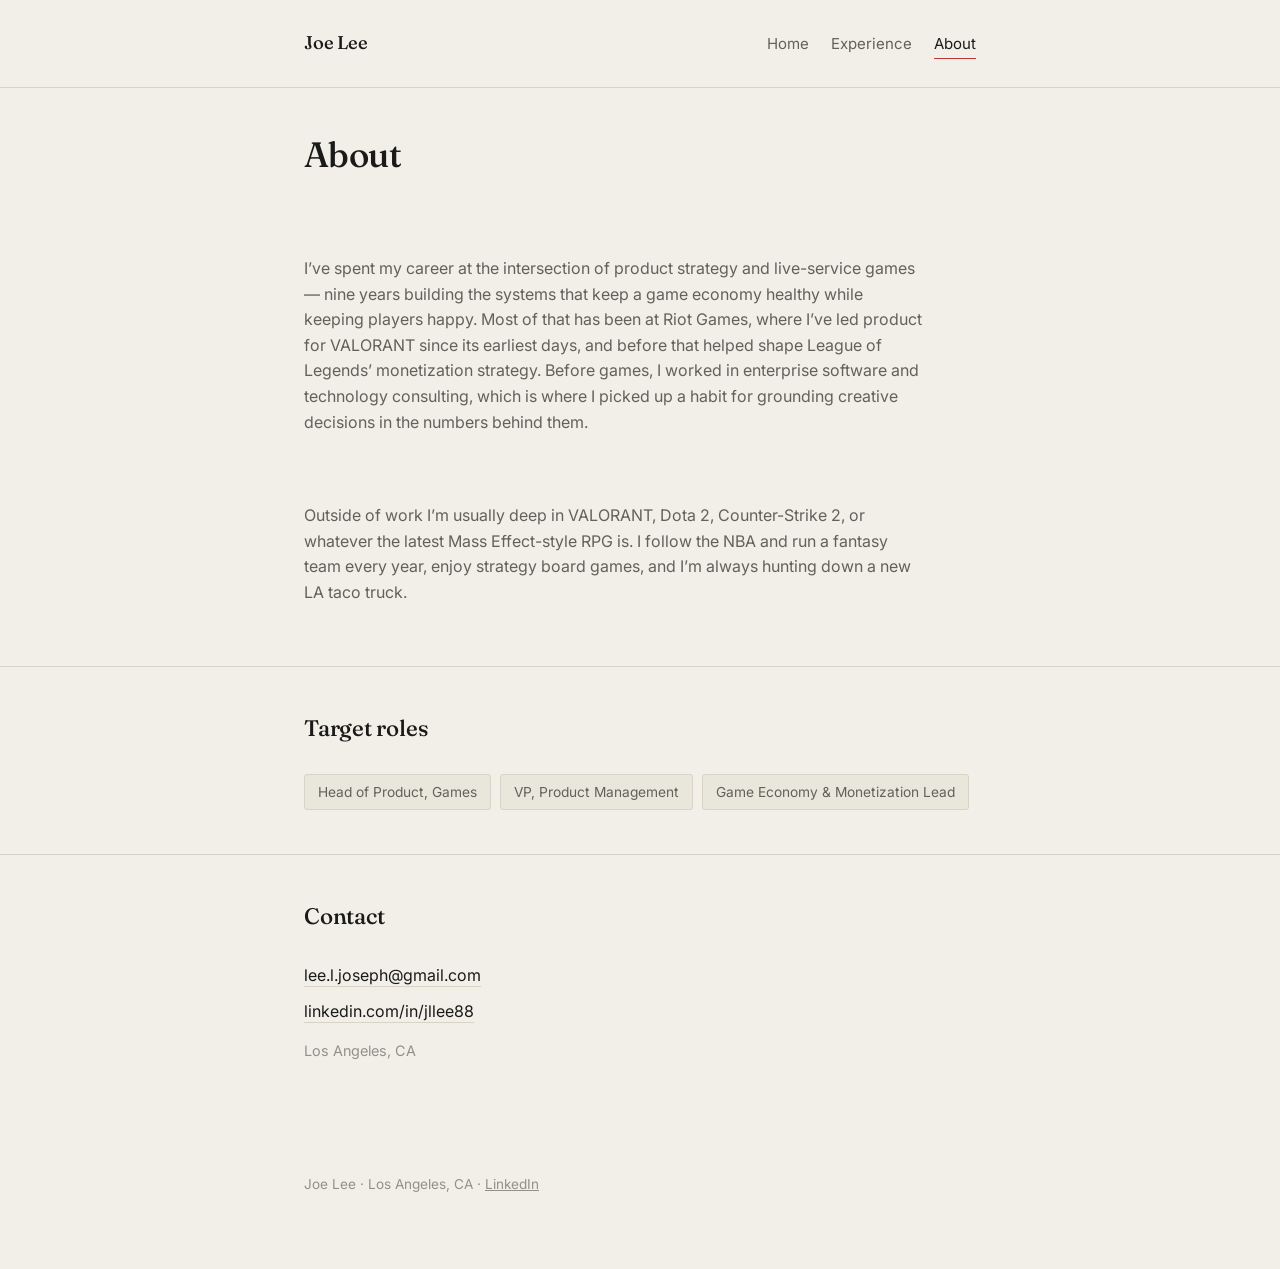
==== about.html @ b684b7fb "Add personal portfolio site Static HTML/CSS resume site: landing, about, and experience pages.  Co-A" ====
<!DOCTYPE html>
<html lang="en">
<head>
<meta charset="UTF-8">
<meta name="viewport" content="width=device-width, initial-scale=1.0">
<title>About — Joe Lee</title>
<meta name="description" content="About Joe Lee — product leader in games, based in Los Angeles.">
<link rel="stylesheet" href="style.css">
</head>
<body>

<header class="site">
  <div class="wrap">
    <a class="wordmark" href="index.html">Joe Lee</a>
    <nav class="primary">
      <a href="index.html">Home</a>
      <a href="experience.html">Experience</a>
      <a href="about.html" aria-current="page">About</a>
    </nav>
  </div>
</header>

<main>
  <section class="hero" style="padding:48px 0 8px;">
    <div class="wrap">
      <h1 style="font-size:clamp(1.7rem,4vw,2.2rem);">About</h1>
    </div>
  </section>

  <section class="block" style="border-top:none;">
    <div class="wrap about-grid">
      <p>
        I&rsquo;ve spent my career at the intersection of product strategy and live-service games &mdash; nine years building the systems that keep a game economy healthy while keeping players happy. Most of that has been at Riot Games, where I&rsquo;ve led product for VALORANT since its earliest days, and before that helped shape League of Legends&rsquo; monetization strategy. Before games, I worked in enterprise software and technology consulting, which is where I picked up a habit for grounding creative decisions in the numbers behind them.
      </p>
      <p>
        Outside of work I&rsquo;m usually deep in VALORANT, Dota 2, Counter-Strike 2, or whatever the latest Mass Effect-style RPG is. I follow the NBA and run a fantasy team every year, enjoy strategy board games, and I&rsquo;m always hunting down a new LA taco truck.
      </p>
    </div>
  </section>

  <section class="block">
    <div class="wrap">
      <h2>Target roles</h2>
      <div class="tags">
        <span class="tag">Head of Product, Games</span>
        <span class="tag">VP, Product Management</span>
        <span class="tag">Game Economy &amp; Monetization Lead</span>
      </div>
    </div>
  </section>

  <section class="block">
    <div class="wrap">
      <h2>Contact</h2>
      <ul class="contact-list">
        <li><a href="mailto:lee.l.joseph@gmail.com">lee.l.joseph@gmail.com</a></li>
        <li><a href="https://www.linkedin.com/in/jllee88/">linkedin.com/in/jllee88</a></li>
      </ul>
      <p class="pill-note" style="margin-top:14px;">Los Angeles, CA</p>
    </div>
  </section>
</main>

<footer class="site">
  <div class="wrap">
    <p>Joe Lee &middot; Los Angeles, CA &middot; <a href="https://www.linkedin.com/in/jllee88/">LinkedIn</a></p>
  </div>
</footer>

</body>
</html>
---- style.css ----
/* ---------------------------------------------------------
   Joe Lee — resume site
   Palette: warm paper, near-black ink, one signal-red accent
--------------------------------------------------------- */

@import url('https://fonts.googleapis.com/css2?family=Fraunces:opsz,wght@9..144,400;9..144,500;9..144,600&family=Inter:wght@400;500;600&display=swap');

:root{
  --paper: #F1EFE8;
  --paper-raised: #E9E6DC;
  --ink: #1A1A18;
  --ink-soft: #63615A;
  --ink-faint: #93908A;
  --line: #D7D3C6;
  --accent: #B8362F;
  --accent-tint: #EADAD5;
  --max: 720px;
}

*{ box-sizing: border-box; }

html{ scroll-behavior: smooth; }

body{
  margin: 0;
  background: var(--paper);
  color: var(--ink);
  font-family: 'Inter', -apple-system, BlinkMacSystemFont, 'Segoe UI', sans-serif;
  font-size: 16px;
  line-height: 1.6;
  -webkit-font-smoothing: antialiased;
}

@media (prefers-reduced-motion: reduce){
  html{ scroll-behavior: auto; }
  *{ animation: none !important; transition: none !important; }
}

a{ color: inherit; }
a:focus-visible, button:focus-visible{
  outline: 2px solid var(--accent);
  outline-offset: 3px;
}

.wrap{
  max-width: var(--max);
  margin: 0 auto;
  padding: 0 24px;
}

/* ---------- header / nav ---------- */

header.site{
  border-bottom: 1px solid var(--line);
  padding: 28px 0;
}

header.site .wrap{
  display: flex;
  justify-content: space-between;
  align-items: baseline;
  flex-wrap: wrap;
  gap: 10px 28px;
}

.wordmark{
  font-family: 'Fraunces', Georgia, serif;
  font-weight: 500;
  font-size: 1.15rem;
  text-decoration: none;
  letter-spacing: -0.01em;
}

nav.primary{
  display: flex;
  gap: 22px;
}

nav.primary a{
  text-decoration: none;
  font-size: 0.94rem;
  color: var(--ink-soft);
  padding-bottom: 2px;
  border-bottom: 1px solid transparent;
  transition: color 0.15s ease, border-color 0.15s ease;
}

nav.primary a:hover{
  color: var(--ink);
}

nav.primary a[aria-current="page"]{
  color: var(--ink);
  border-bottom-color: var(--accent);
}

/* ---------- hero ---------- */

.hero{
  padding: 64px 0 40px;
}

.hero h1{
  font-family: 'Fraunces', Georgia, serif;
  font-weight: 500;
  font-size: clamp(2.1rem, 5vw, 3rem);
  line-height: 1.08;
  margin: 0 0 14px;
  letter-spacing: -0.015em;
}

.hero .role-line{
  font-size: 1.1rem;
  color: var(--ink-soft);
  margin: 0 0 22px;
}

.hero .role-line strong{
  color: var(--ink);
  font-weight: 500;
}

.hero p.lede{
  max-width: 58ch;
  font-size: 1.02rem;
  color: var(--ink-soft);
}

.hero .actions{
  display: flex;
  gap: 14px;
  margin-top: 28px;
  flex-wrap: wrap;
}

.btn{
  display: inline-block;
  padding: 10px 18px;
  text-decoration: none;
  font-size: 0.92rem;
  border-radius: 3px;
  border: 1px solid var(--ink);
  color: var(--ink);
  transition: background 0.15s ease, color 0.15s ease;
}

.btn:hover{ background: var(--ink); color: var(--paper); }

.btn.primary{
  background: var(--ink);
  color: var(--paper);
}

.btn.primary:hover{
  background: var(--accent);
  border-color: var(--accent);
}

/* ---------- section shell ---------- */

section.block{
  padding: 44px 0;
  border-top: 1px solid var(--line);
}

section.block > .wrap > h2{
  font-family: 'Fraunces', Georgia, serif;
  font-weight: 500;
  font-size: 1.4rem;
  margin: 0 0 28px;
  letter-spacing: -0.01em;
}

/* ---------- experience timeline ---------- */

.employer{
  margin-bottom: 40px;
}

.employer:last-child{ margin-bottom: 0; }

.employer-head{
  display: flex;
  justify-content: space-between;
  align-items: baseline;
  gap: 12px;
  margin-bottom: 6px;
}

.employer-head h3{
  font-family: 'Fraunces', Georgia, serif;
  font-weight: 500;
  font-size: 1.15rem;
  margin: 0;
}

.employer-head .place{
  font-size: 0.88rem;
  color: var(--ink-faint);
  white-space: nowrap;
}

.role{
  display: grid;
  grid-template-columns: 132px 1fr;
  gap: 4px 20px;
  padding: 16px 0;
  border-top: 1px solid var(--line);
}

.employer .role:first-of-type{
  border-top: none;
  padding-top: 10px;
}

.role-date{
  font-size: 0.85rem;
  color: var(--ink-faint);
  padding-top: 3px;
}

.role-title{
  margin: 0 0 8px;
  font-size: 1rem;
  font-weight: 600;
}

.role ul{
  margin: 0;
  padding-left: 18px;
}

.role li{
  margin-bottom: 8px;
  color: var(--ink-soft);
  font-size: 0.96rem;
}

.role li:last-child{ margin-bottom: 0; }

.role li::marker{
  color: var(--accent);
}

@media (max-width: 560px){
  .role{ grid-template-columns: 1fr; gap: 2px; }
  .role-date{ padding-top: 0; }
}

/* ---------- education ---------- */

.edu-item{
  display: grid;
  grid-template-columns: 132px 1fr;
  gap: 4px 20px;
  padding: 16px 0;
  border-top: 1px solid var(--line);
}

.edu-item:first-child{ border-top: none; padding-top: 0; }

.edu-item .role-date{ padding-top: 3px; }

.edu-item h3{
  font-family: 'Fraunces', Georgia, serif;
  font-weight: 500;
  font-size: 1.02rem;
  margin: 0 0 4px;
}

.edu-item p{ margin: 0 0 6px; color: var(--ink-soft); font-size: 0.95rem; }
.edu-item ul{ margin: 6px 0 0; padding-left: 18px; color: var(--ink-soft); font-size: 0.92rem; }
.edu-item li::marker{ color: var(--accent); }

@media (max-width: 560px){
  .edu-item{ grid-template-columns: 1fr; }
}

/* ---------- tags / skills ---------- */

.tags{
  display: flex;
  flex-wrap: wrap;
  gap: 9px;
}

.tag{
  font-size: 0.86rem;
  padding: 6px 13px;
  border: 1px solid var(--line);
  border-radius: 3px;
  color: var(--ink-soft);
  background: var(--paper-raised);
}

/* ---------- about / two-col ---------- */

.about-grid{
  display: grid;
  grid-template-columns: 1fr;
  gap: 36px;
}

.about-grid p{ color: var(--ink-soft); max-width: 62ch; }

.pill-note{
  font-size: 0.9rem;
  color: var(--ink-faint);
}

/* ---------- contact ---------- */

.contact-list{
  list-style: none;
  margin: 0;
  padding: 0;
  display: flex;
  flex-direction: column;
  gap: 10px;
}

.contact-list a{
  text-decoration: none;
  border-bottom: 1px solid var(--line);
  padding-bottom: 1px;
}

.contact-list a:hover{ border-bottom-color: var(--accent); }

/* ---------- footer ---------- */

footer.site{
  padding: 40px 0 60px;
  color: var(--ink-faint);
  font-size: 0.85rem;
}
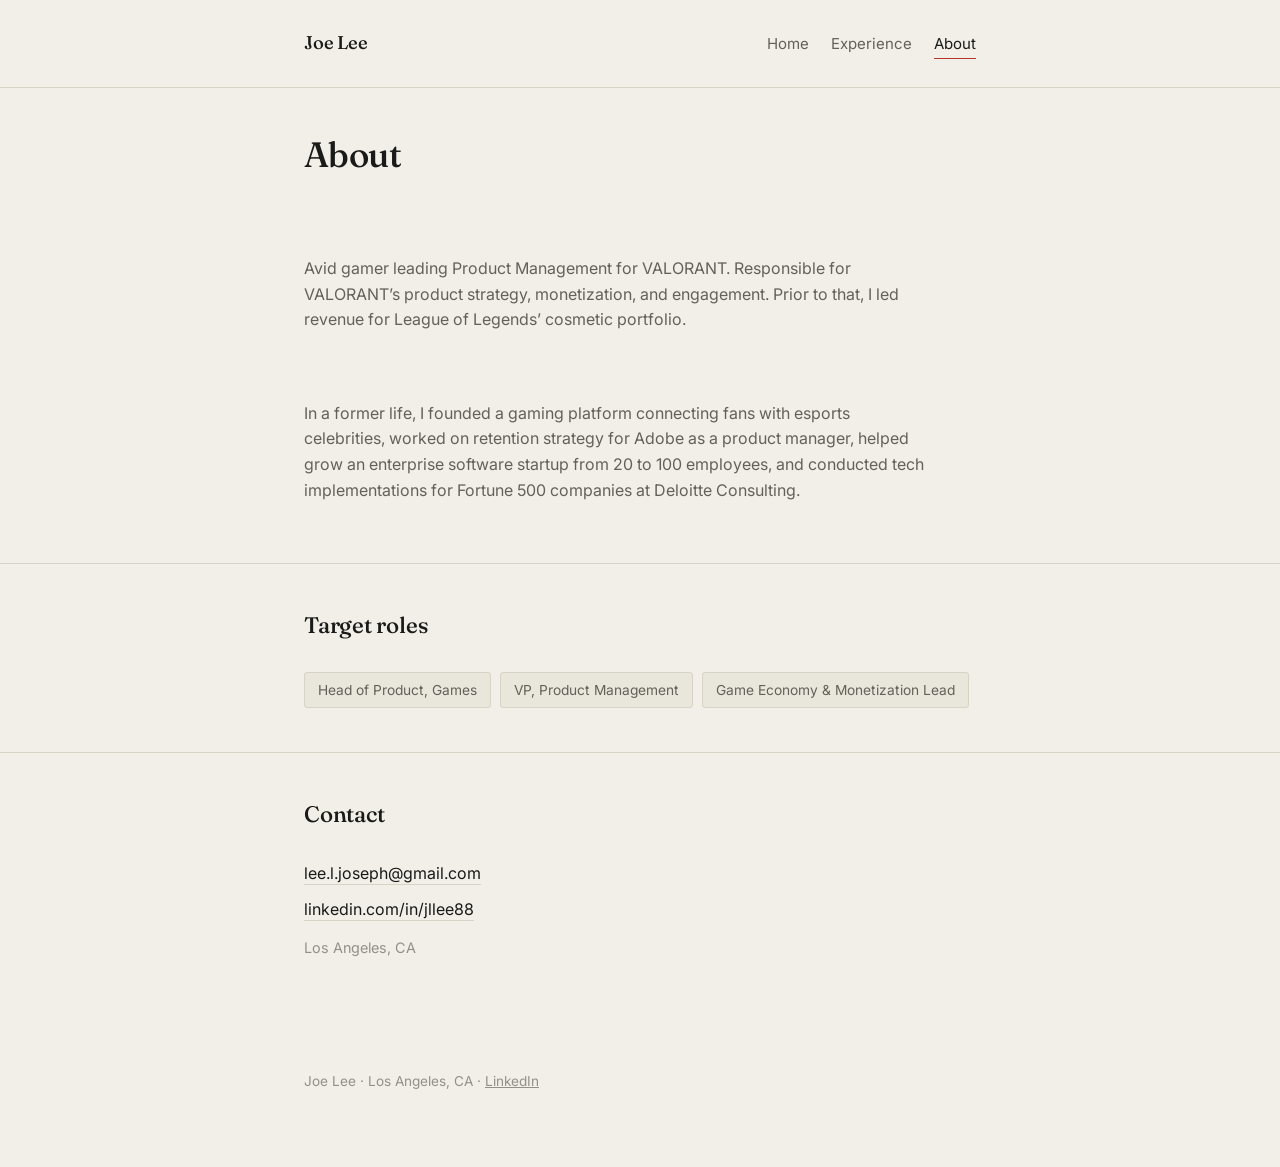
==== commit df8be3e5: "Align site content with LinkedIn Use LinkedIn About text as the bio, correct the Riot title ladder (" ====
--- a/about.html
+++ b/about.html
@@ -4,7 +4,7 @@
 <meta charset="UTF-8">
 <meta name="viewport" content="width=device-width, initial-scale=1.0">
 <title>About — Joe Lee</title>
-<meta name="description" content="About Joe Lee — product leader in games, based in Los Angeles.">
+<meta name="description" content="About Joe Lee, product leader in games, based in Los Angeles.">
 <link rel="stylesheet" href="style.css">
 </head>
 <body>
@@ -30,10 +30,10 @@
   <section class="block" style="border-top:none;">
     <div class="wrap about-grid">
       <p>
-        I&rsquo;ve spent my career at the intersection of product strategy and live-service games &mdash; nine years building the systems that keep a game economy healthy while keeping players happy. Most of that has been at Riot Games, where I&rsquo;ve led product for VALORANT since its earliest days, and before that helped shape League of Legends&rsquo; monetization strategy. Before games, I worked in enterprise software and technology consulting, which is where I picked up a habit for grounding creative decisions in the numbers behind them.
+        Avid gamer leading Product Management for VALORANT. Responsible for VALORANT&rsquo;s product strategy, monetization, and engagement. Prior to that, I led revenue for League of Legends&rsquo; cosmetic portfolio.
       </p>
       <p>
-        Outside of work I&rsquo;m usually deep in VALORANT, Dota 2, Counter-Strike 2, or whatever the latest Mass Effect-style RPG is. I follow the NBA and run a fantasy team every year, enjoy strategy board games, and I&rsquo;m always hunting down a new LA taco truck.
+        In a former life, I founded a gaming platform connecting fans with esports celebrities, worked on retention strategy for Adobe as a product manager, helped grow an enterprise software startup from 20 to 100 employees, and conducted tech implementations for Fortune 500 companies at Deloitte Consulting.
       </p>
     </div>
   </section>
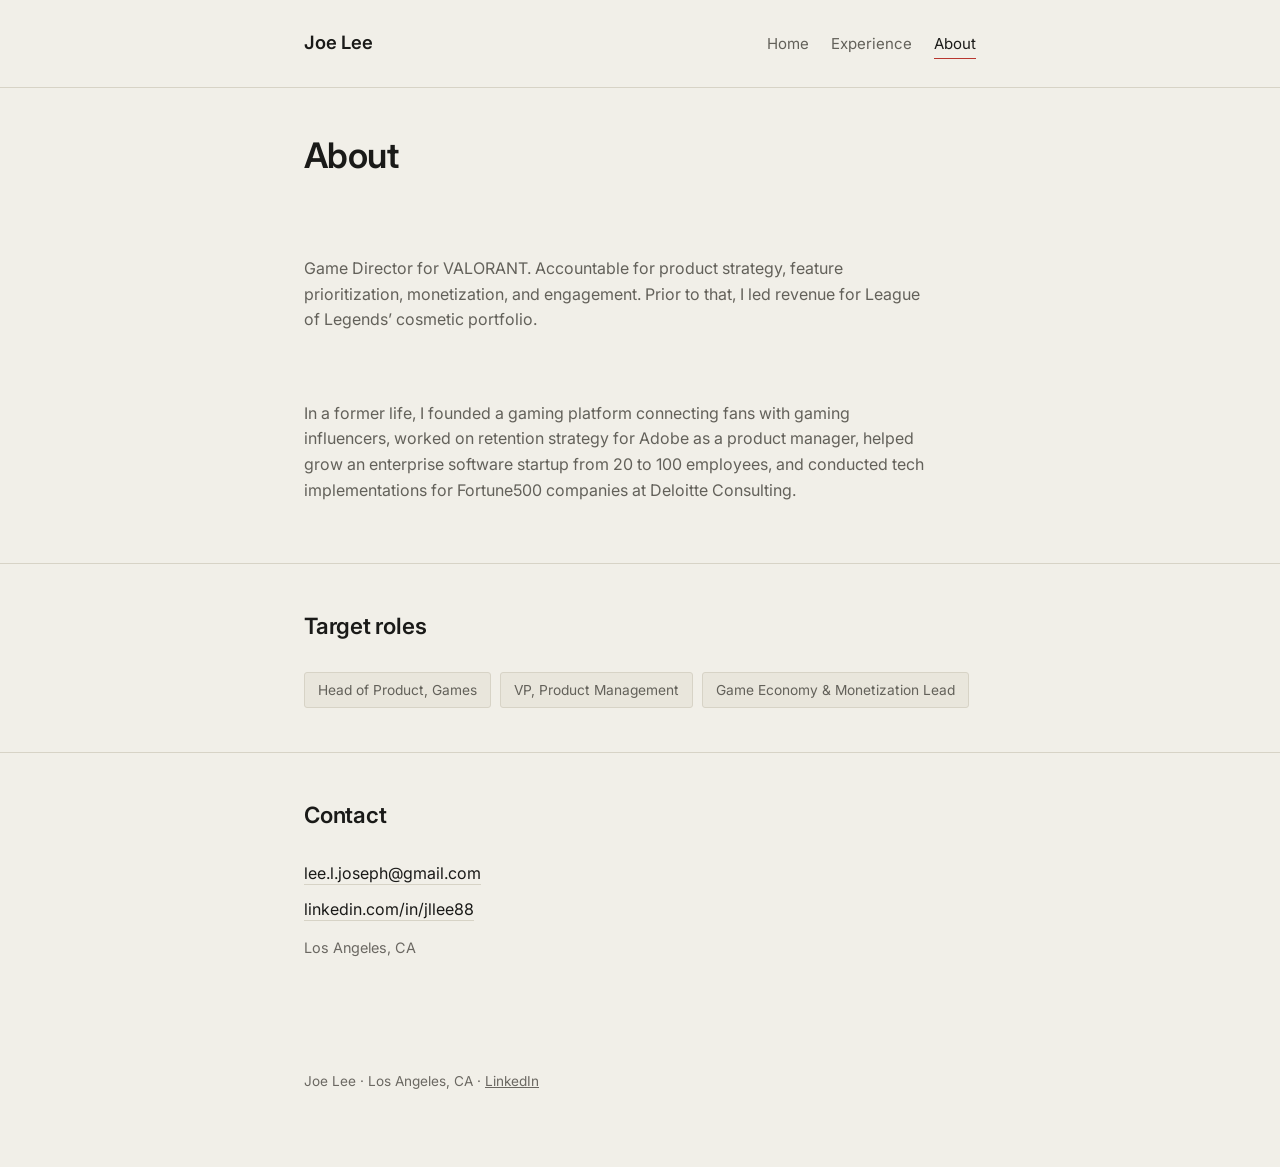
==== commit 8e489dbf: "Update About bio Game Director framing; accountable for product strategy, feature prioritization, mo" ====
--- a/about.html
+++ b/about.html
@@ -30,10 +30,10 @@
   <section class="block" style="border-top:none;">
     <div class="wrap about-grid">
       <p>
-        Avid gamer leading Product Management for VALORANT. Responsible for VALORANT&rsquo;s product strategy, monetization, and engagement. Prior to that, I led revenue for League of Legends&rsquo; cosmetic portfolio.
+        Game Director for VALORANT. Accountable for product strategy, feature prioritization, monetization, and engagement. Prior to that, I led revenue for League of Legends&rsquo; cosmetic portfolio.
       </p>
       <p>
-        In a former life, I founded a gaming platform connecting fans with esports celebrities, worked on retention strategy for Adobe as a product manager, helped grow an enterprise software startup from 20 to 100 employees, and conducted tech implementations for Fortune 500 companies at Deloitte Consulting.
+        In a former life, I founded a gaming platform connecting fans with gaming influencers, worked on retention strategy for Adobe as a product manager, helped grow an enterprise software startup from 20 to 100 employees, and conducted tech implementations for Fortune500 companies at Deloitte Consulting.
       </p>
     </div>
   </section>
--- a/style.css
+++ b/style.css
@@ -3,14 +3,14 @@
    Palette: warm paper, near-black ink, one signal-red accent
 --------------------------------------------------------- */
 
-@import url('https://fonts.googleapis.com/css2?family=Fraunces:opsz,wght@9..144,400;9..144,500;9..144,600&family=Inter:wght@400;500;600&display=swap');
+@import url('https://fonts.googleapis.com/css2?family=Inter:wght@400;500;600;700&display=swap');
 
 :root{
   --paper: #F1EFE8;
   --paper-raised: #E9E6DC;
   --ink: #1A1A18;
   --ink-soft: #63615A;
-  --ink-faint: #93908A;
+  --ink-faint: #6B6862;
   --line: #D7D3C6;
   --accent: #B8362F;
   --accent-tint: #EADAD5;
@@ -64,8 +64,8 @@
 }
 
 .wordmark{
-  font-family: 'Fraunces', Georgia, serif;
-  font-weight: 500;
+  font-family: 'Inter', -apple-system, BlinkMacSystemFont, 'Segoe UI', sans-serif;
+  font-weight: 600;
   font-size: 1.15rem;
   text-decoration: none;
   letter-spacing: -0.01em;
@@ -101,8 +101,8 @@
 }
 
 .hero h1{
-  font-family: 'Fraunces', Georgia, serif;
-  font-weight: 500;
+  font-family: 'Inter', -apple-system, BlinkMacSystemFont, 'Segoe UI', sans-serif;
+  font-weight: 600;
   font-size: clamp(2.1rem, 5vw, 3rem);
   line-height: 1.08;
   margin: 0 0 14px;
@@ -122,7 +122,7 @@
 
 .hero p.lede{
   max-width: 58ch;
-  font-size: 1.02rem;
+  font-size: 1.1rem;
   color: var(--ink-soft);
 }
 
@@ -164,8 +164,8 @@
 }
 
 section.block > .wrap > h2{
-  font-family: 'Fraunces', Georgia, serif;
-  font-weight: 500;
+  font-family: 'Inter', -apple-system, BlinkMacSystemFont, 'Segoe UI', sans-serif;
+  font-weight: 600;
   font-size: 1.4rem;
   margin: 0 0 28px;
   letter-spacing: -0.01em;
@@ -188,8 +188,8 @@
 }
 
 .employer-head h3{
-  font-family: 'Fraunces', Georgia, serif;
-  font-weight: 500;
+  font-family: 'Inter', -apple-system, BlinkMacSystemFont, 'Segoe UI', sans-serif;
+  font-weight: 600;
   font-size: 1.15rem;
   margin: 0;
 }
@@ -202,7 +202,7 @@
 
 .role{
   display: grid;
-  grid-template-columns: 132px 1fr;
+  grid-template-columns: 160px 1fr;
   gap: 4px 20px;
   padding: 16px 0;
   border-top: 1px solid var(--line);
@@ -217,6 +217,7 @@
   font-size: 0.85rem;
   color: var(--ink-faint);
   padding-top: 3px;
+  white-space: nowrap;
 }
 
 .role-title{
@@ -225,21 +226,10 @@
   font-weight: 600;
 }
 
-.role ul{
+.role-note{
   margin: 0;
-  padding-left: 18px;
-}
-
-.role li{
-  margin-bottom: 8px;
   color: var(--ink-soft);
   font-size: 0.96rem;
-}
-
-.role li:last-child{ margin-bottom: 0; }
-
-.role li::marker{
-  color: var(--accent);
 }
 
 @media (max-width: 560px){
@@ -251,7 +241,7 @@
 
 .edu-item{
   display: grid;
-  grid-template-columns: 132px 1fr;
+  grid-template-columns: 160px 1fr;
   gap: 4px 20px;
   padding: 16px 0;
   border-top: 1px solid var(--line);
@@ -262,8 +252,8 @@
 .edu-item .role-date{ padding-top: 3px; }
 
 .edu-item h3{
-  font-family: 'Fraunces', Georgia, serif;
-  font-weight: 500;
+  font-family: 'Inter', -apple-system, BlinkMacSystemFont, 'Segoe UI', sans-serif;
+  font-weight: 600;
   font-size: 1.02rem;
   margin: 0 0 4px;
 }
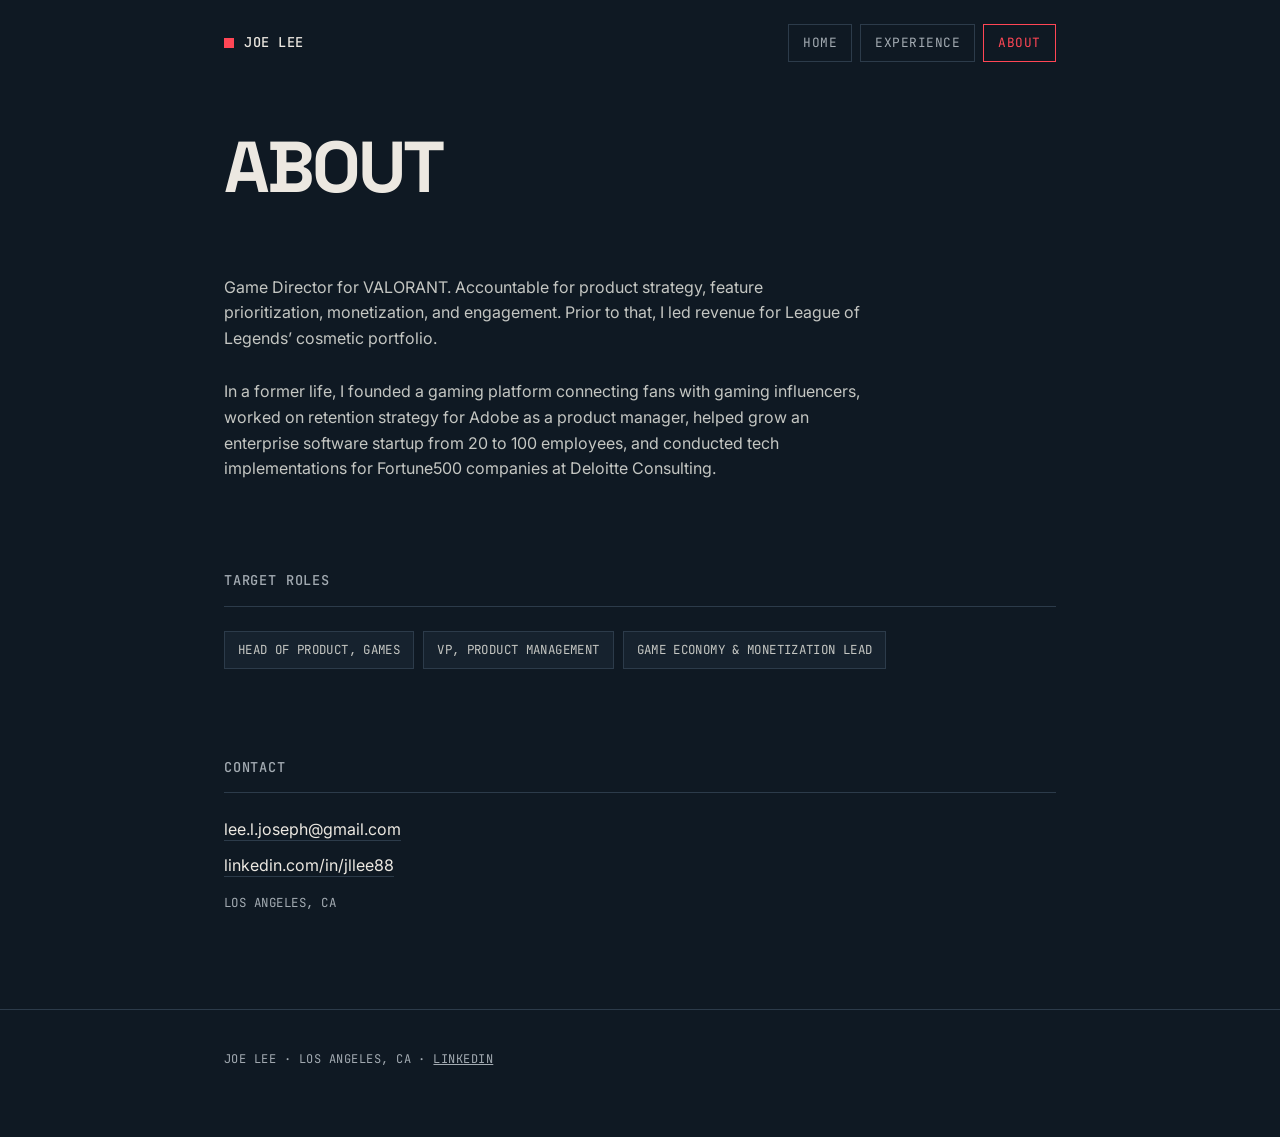
==== commit 5d20e712: "Restyle site with VALORANT-colored Console theme Dark navy background, off-white text, VALORANT red " ====
--- a/about.html
+++ b/about.html
@@ -23,7 +23,7 @@
 <main>
   <section class="hero" style="padding:48px 0 8px;">
     <div class="wrap">
-      <h1 style="font-size:clamp(1.7rem,4vw,2.2rem);">About</h1>
+      <h1 style="font-size:clamp(2.6rem,7vw,4.5rem);">About</h1>
     </div>
   </section>
 
--- a/style.css
+++ b/style.css
@@ -1,20 +1,22 @@
 /* ---------------------------------------------------------
    Joe Lee — resume site
-   Palette: warm paper, near-black ink, one signal-red accent
+   Theme: Console. Dark navy, off-white ink, VALORANT red accent
 --------------------------------------------------------- */
 
-@import url('https://fonts.googleapis.com/css2?family=Inter:wght@400;500;600;700&display=swap');
+@import url('https://fonts.googleapis.com/css2?family=Inter:wght@400;500;600&family=Space+Grotesk:wght@500;700&family=JetBrains+Mono:wght@400;500&display=swap');
 
 :root{
-  --paper: #F1EFE8;
-  --paper-raised: #E9E6DC;
-  --ink: #1A1A18;
-  --ink-soft: #63615A;
-  --ink-faint: #6B6862;
-  --line: #D7D3C6;
-  --accent: #B8362F;
-  --accent-tint: #EADAD5;
-  --max: 720px;
+  --bg: #0F1923;
+  --bg-raised: #16222E;
+  --ink: #ECE8E1;
+  --ink-soft: #C4C6C2;
+  --ink-faint: #A3ABB2;
+  --line: #2C3B4A;
+  --accent: #FF4655;
+  --max: 880px;
+  --sans: 'Inter', -apple-system, BlinkMacSystemFont, 'Segoe UI', sans-serif;
+  --display: 'Space Grotesk', 'Inter', sans-serif;
+  --mono: 'JetBrains Mono', ui-monospace, 'Cascadia Mono', Consolas, monospace;
 }
 
 *{ box-sizing: border-box; }
@@ -23,9 +25,9 @@
 
 body{
   margin: 0;
-  background: var(--paper);
+  background: var(--bg);
   color: var(--ink);
-  font-family: 'Inter', -apple-system, BlinkMacSystemFont, 'Segoe UI', sans-serif;
+  font-family: var(--sans);
   font-size: 16px;
   line-height: 1.6;
   -webkit-font-smoothing: antialiased;
@@ -35,6 +37,8 @@
   html{ scroll-behavior: auto; }
   *{ animation: none !important; transition: none !important; }
 }
+
+::selection{ background: var(--accent); color: var(--bg); }
 
 a{ color: inherit; }
 a:focus-visible, button:focus-visible{
@@ -51,188 +55,226 @@
 /* ---------- header / nav ---------- */
 
 header.site{
+  padding: 24px 0;
+}
+
+header.site .wrap{
+  display: flex;
+  justify-content: space-between;
+  align-items: center;
+  flex-wrap: wrap;
+  gap: 14px 28px;
+}
+
+.wordmark{
+  font-family: var(--mono);
+  font-weight: 500;
+  font-size: 0.85rem;
+  text-decoration: none;
+  text-transform: uppercase;
+  letter-spacing: 0.04em;
+  display: inline-flex;
+  align-items: center;
+  gap: 10px;
+}
+
+.wordmark::before{
+  content: "";
+  width: 10px;
+  height: 10px;
+  background: var(--accent);
+}
+
+nav.primary{
+  display: flex;
+  gap: 8px;
+  flex-wrap: wrap;
+}
+
+nav.primary a{
+  text-decoration: none;
+  font-family: var(--mono);
+  font-size: 0.8rem;
+  text-transform: uppercase;
+  letter-spacing: 0.04em;
+  color: var(--ink-faint);
+  padding: 8px 14px;
+  border: 1px solid var(--line);
+  transition: color 0.15s ease, border-color 0.15s ease;
+}
+
+nav.primary a:hover{
+  color: var(--ink);
+  border-color: var(--ink-faint);
+}
+
+nav.primary a[aria-current="page"]{
+  color: var(--accent);
+  border-color: var(--accent);
+}
+
+/* ---------- hero ---------- */
+
+.hero{
+  padding: 88px 0 56px;
+}
+
+.hero h1{
+  font-family: var(--display);
+  font-weight: 700;
+  font-size: clamp(3.2rem, 10vw, 7rem);
+  line-height: 0.92;
+  margin: 0 0 22px;
+  letter-spacing: -0.04em;
+  text-transform: uppercase;
+}
+
+.hero .role-line{
+  font-family: var(--mono);
+  font-size: 0.85rem;
+  text-transform: uppercase;
+  letter-spacing: 0.04em;
+  color: var(--accent);
+  margin: 0 0 24px;
+}
+
+.hero .role-line::before{ content: "> "; }
+
+.hero .role-line strong{
+  color: var(--accent);
+  font-weight: 500;
+}
+
+.hero p.lede{
+  max-width: 62ch;
+  font-size: 1.06rem;
+  color: var(--ink-soft);
+}
+
+.hero .actions{
+  display: flex;
+  gap: 12px;
+  margin-top: 32px;
+  flex-wrap: wrap;
+}
+
+.btn{
+  display: inline-block;
+  padding: 14px 22px;
+  text-decoration: none;
+  font-family: var(--mono);
+  font-size: 0.8rem;
+  font-weight: 500;
+  text-transform: uppercase;
+  letter-spacing: 0.04em;
+  border: 1px solid var(--ink);
+  color: var(--ink);
+  transition: background 0.15s ease, color 0.15s ease, border-color 0.15s ease;
+}
+
+.btn:hover{ background: var(--ink); color: var(--bg); }
+
+.btn.primary{
+  background: var(--accent);
+  border-color: var(--accent);
+  color: var(--bg);
+}
+
+.btn.primary::after{ content: " \2192"; }
+
+.btn.primary:hover{
+  background: var(--ink);
+  border-color: var(--ink);
+}
+
+/* ---------- section shell ---------- */
+
+section.block{
+  padding: 44px 0;
+}
+
+section.block > .wrap > h2{
+  font-family: var(--mono);
+  font-weight: 500;
+  font-size: 0.85rem;
+  text-transform: uppercase;
+  letter-spacing: 0.06em;
+  color: var(--ink-faint);
+  margin: 0 0 24px;
+  padding-bottom: 14px;
   border-bottom: 1px solid var(--line);
-  padding: 28px 0;
-}
-
-header.site .wrap{
+}
+
+/* ---------- experience timeline ---------- */
+
+.employer{
+  background: var(--bg-raised);
+  border: 1px solid var(--line);
+  padding: 24px 28px;
+  margin-bottom: 16px;
+}
+
+.employer:last-child{ margin-bottom: 0; }
+
+.employer-head{
   display: flex;
   justify-content: space-between;
   align-items: baseline;
   flex-wrap: wrap;
-  gap: 10px 28px;
-}
-
-.wordmark{
-  font-family: 'Inter', -apple-system, BlinkMacSystemFont, 'Segoe UI', sans-serif;
-  font-weight: 600;
-  font-size: 1.15rem;
-  text-decoration: none;
+  gap: 6px 12px;
+  margin-bottom: 10px;
+}
+
+.employer-head h3{
+  font-family: var(--display);
+  font-weight: 700;
+  font-size: 1.5rem;
   letter-spacing: -0.01em;
-}
-
-nav.primary{
-  display: flex;
-  gap: 22px;
-}
-
-nav.primary a{
-  text-decoration: none;
-  font-size: 0.94rem;
-  color: var(--ink-soft);
-  padding-bottom: 2px;
-  border-bottom: 1px solid transparent;
-  transition: color 0.15s ease, border-color 0.15s ease;
-}
-
-nav.primary a:hover{
-  color: var(--ink);
-}
-
-nav.primary a[aria-current="page"]{
-  color: var(--ink);
-  border-bottom-color: var(--accent);
-}
-
-/* ---------- hero ---------- */
-
-.hero{
-  padding: 64px 0 40px;
-}
-
-.hero h1{
-  font-family: 'Inter', -apple-system, BlinkMacSystemFont, 'Segoe UI', sans-serif;
-  font-weight: 600;
-  font-size: clamp(2.1rem, 5vw, 3rem);
-  line-height: 1.08;
-  margin: 0 0 14px;
-  letter-spacing: -0.015em;
-}
-
-.hero .role-line{
-  font-size: 1.1rem;
-  color: var(--ink-soft);
-  margin: 0 0 22px;
-}
-
-.hero .role-line strong{
-  color: var(--ink);
-  font-weight: 500;
-}
-
-.hero p.lede{
-  max-width: 58ch;
-  font-size: 1.1rem;
-  color: var(--ink-soft);
-}
-
-.hero .actions{
-  display: flex;
-  gap: 14px;
-  margin-top: 28px;
-  flex-wrap: wrap;
-}
-
-.btn{
-  display: inline-block;
-  padding: 10px 18px;
-  text-decoration: none;
-  font-size: 0.92rem;
-  border-radius: 3px;
-  border: 1px solid var(--ink);
-  color: var(--ink);
-  transition: background 0.15s ease, color 0.15s ease;
-}
-
-.btn:hover{ background: var(--ink); color: var(--paper); }
-
-.btn.primary{
-  background: var(--ink);
-  color: var(--paper);
-}
-
-.btn.primary:hover{
-  background: var(--accent);
-  border-color: var(--accent);
-}
-
-/* ---------- section shell ---------- */
-
-section.block{
-  padding: 44px 0;
-  border-top: 1px solid var(--line);
-}
-
-section.block > .wrap > h2{
-  font-family: 'Inter', -apple-system, BlinkMacSystemFont, 'Segoe UI', sans-serif;
-  font-weight: 600;
-  font-size: 1.4rem;
-  margin: 0 0 28px;
-  letter-spacing: -0.01em;
-}
-
-/* ---------- experience timeline ---------- */
-
-.employer{
-  margin-bottom: 40px;
-}
-
-.employer:last-child{ margin-bottom: 0; }
-
-.employer-head{
-  display: flex;
-  justify-content: space-between;
-  align-items: baseline;
-  gap: 12px;
-  margin-bottom: 6px;
-}
-
-.employer-head h3{
-  font-family: 'Inter', -apple-system, BlinkMacSystemFont, 'Segoe UI', sans-serif;
-  font-weight: 600;
-  font-size: 1.15rem;
   margin: 0;
 }
 
 .employer-head .place{
-  font-size: 0.88rem;
+  font-family: var(--mono);
+  font-size: 0.75rem;
+  text-transform: uppercase;
+  letter-spacing: 0.04em;
   color: var(--ink-faint);
   white-space: nowrap;
 }
 
 .role{
   display: grid;
-  grid-template-columns: 160px 1fr;
+  grid-template-columns: 170px 1fr;
   gap: 4px 20px;
-  padding: 16px 0;
-  border-top: 1px solid var(--line);
-}
-
-.employer .role:first-of-type{
-  border-top: none;
-  padding-top: 10px;
-}
+  padding: 4px 0 4px 18px;
+  margin-top: 16px;
+  border-left: 2px solid var(--accent);
+}
+
+.employer .role:first-of-type{ margin-top: 6px; }
 
 .role-date{
-  font-size: 0.85rem;
-  color: var(--ink-faint);
-  padding-top: 3px;
+  font-family: var(--mono);
+  font-size: 0.75rem;
+  color: var(--accent);
+  padding-top: 4px;
   white-space: nowrap;
 }
 
 .role-title{
-  margin: 0 0 8px;
-  font-size: 1rem;
-  font-weight: 600;
+  margin: 0 0 6px;
+  font-size: 1.02rem;
+  font-weight: 500;
 }
 
 .role-note{
   margin: 0;
-  color: var(--ink-soft);
-  font-size: 0.96rem;
-}
-
-@media (max-width: 560px){
+  color: var(--ink-faint);
+  font-size: 0.94rem;
+}
+
+@media (max-width: 600px){
+  .employer{ padding: 20px; }
   .role{ grid-template-columns: 1fr; gap: 2px; }
   .role-date{ padding-top: 0; }
 }
@@ -241,29 +283,31 @@
 
 .edu-item{
   display: grid;
-  grid-template-columns: 160px 1fr;
+  grid-template-columns: 170px 1fr;
   gap: 4px 20px;
-  padding: 16px 0;
-  border-top: 1px solid var(--line);
-}
-
-.edu-item:first-child{ border-top: none; padding-top: 0; }
-
-.edu-item .role-date{ padding-top: 3px; }
+  padding: 24px 28px;
+  margin-bottom: 16px;
+  background: var(--bg-raised);
+  border: 1px solid var(--line);
+}
+
+.edu-item:last-child{ margin-bottom: 0; }
+
+.edu-item .role-date{ padding-top: 6px; }
 
 .edu-item h3{
-  font-family: 'Inter', -apple-system, BlinkMacSystemFont, 'Segoe UI', sans-serif;
-  font-weight: 600;
-  font-size: 1.02rem;
+  font-family: var(--display);
+  font-weight: 700;
+  font-size: 1.25rem;
   margin: 0 0 4px;
 }
 
 .edu-item p{ margin: 0 0 6px; color: var(--ink-soft); font-size: 0.95rem; }
-.edu-item ul{ margin: 6px 0 0; padding-left: 18px; color: var(--ink-soft); font-size: 0.92rem; }
+.edu-item ul{ margin: 6px 0 0; padding-left: 18px; color: var(--ink-faint); font-size: 0.92rem; }
 .edu-item li::marker{ color: var(--accent); }
 
-@media (max-width: 560px){
-  .edu-item{ grid-template-columns: 1fr; }
+@media (max-width: 600px){
+  .edu-item{ grid-template-columns: 1fr; padding: 20px; }
 }
 
 /* ---------- tags / skills ---------- */
@@ -275,12 +319,14 @@
 }
 
 .tag{
-  font-size: 0.86rem;
-  padding: 6px 13px;
+  font-family: var(--mono);
+  font-size: 0.78rem;
+  text-transform: uppercase;
+  letter-spacing: 0.03em;
+  padding: 8px 13px;
   border: 1px solid var(--line);
-  border-radius: 3px;
   color: var(--ink-soft);
-  background: var(--paper-raised);
+  background: var(--bg-raised);
 }
 
 /* ---------- about / two-col ---------- */
@@ -288,13 +334,16 @@
 .about-grid{
   display: grid;
   grid-template-columns: 1fr;
-  gap: 36px;
-}
-
-.about-grid p{ color: var(--ink-soft); max-width: 62ch; }
+  gap: 28px;
+}
+
+.about-grid p{ color: var(--ink-soft); max-width: 64ch; margin: 0; }
 
 .pill-note{
-  font-size: 0.9rem;
+  font-family: var(--mono);
+  font-size: 0.78rem;
+  text-transform: uppercase;
+  letter-spacing: 0.04em;
   color: var(--ink-faint);
 }
 
@@ -315,12 +364,59 @@
   padding-bottom: 1px;
 }
 
-.contact-list a:hover{ border-bottom-color: var(--accent); }
+.contact-list a:hover{ border-bottom-color: var(--accent); color: var(--accent); }
 
 /* ---------- footer ---------- */
 
 footer.site{
-  padding: 40px 0 60px;
-  color: var(--ink-faint);
-  font-size: 0.85rem;
-}
+  margin-top: 40px;
+  padding: 28px 0 56px;
+  border-top: 1px solid var(--line);
+  color: var(--ink-faint);
+  font-family: var(--mono);
+  font-size: 0.75rem;
+  text-transform: uppercase;
+  letter-spacing: 0.04em;
+}
+
+footer.site a:hover{ color: var(--accent); }
+
+/* ---------- focus list ---------- */
+
+.focus-list{
+  list-style: none;
+  margin: 0;
+  padding: 0;
+  display: grid;
+  grid-template-columns: repeat(auto-fit, minmax(320px, 1fr));
+  gap: 16px;
+  counter-reset: focus;
+  color: var(--ink-faint);
+  font-size: 0.94rem;
+}
+
+.focus-list li{
+  counter-increment: focus;
+  background: var(--bg-raised);
+  border: 1px solid var(--line);
+  padding: 22px 24px;
+}
+
+.focus-list li::before{
+  content: "[0" counter(focus) "]";
+  display: block;
+  font-family: var(--mono);
+  font-size: 0.75rem;
+  color: var(--accent);
+  margin-bottom: 12px;
+}
+
+.focus-list strong{
+  display: block;
+  color: var(--ink);
+  font-family: var(--display);
+  font-weight: 700;
+  font-size: 1.2rem;
+  line-height: 1.25;
+  margin-bottom: 8px;
+}
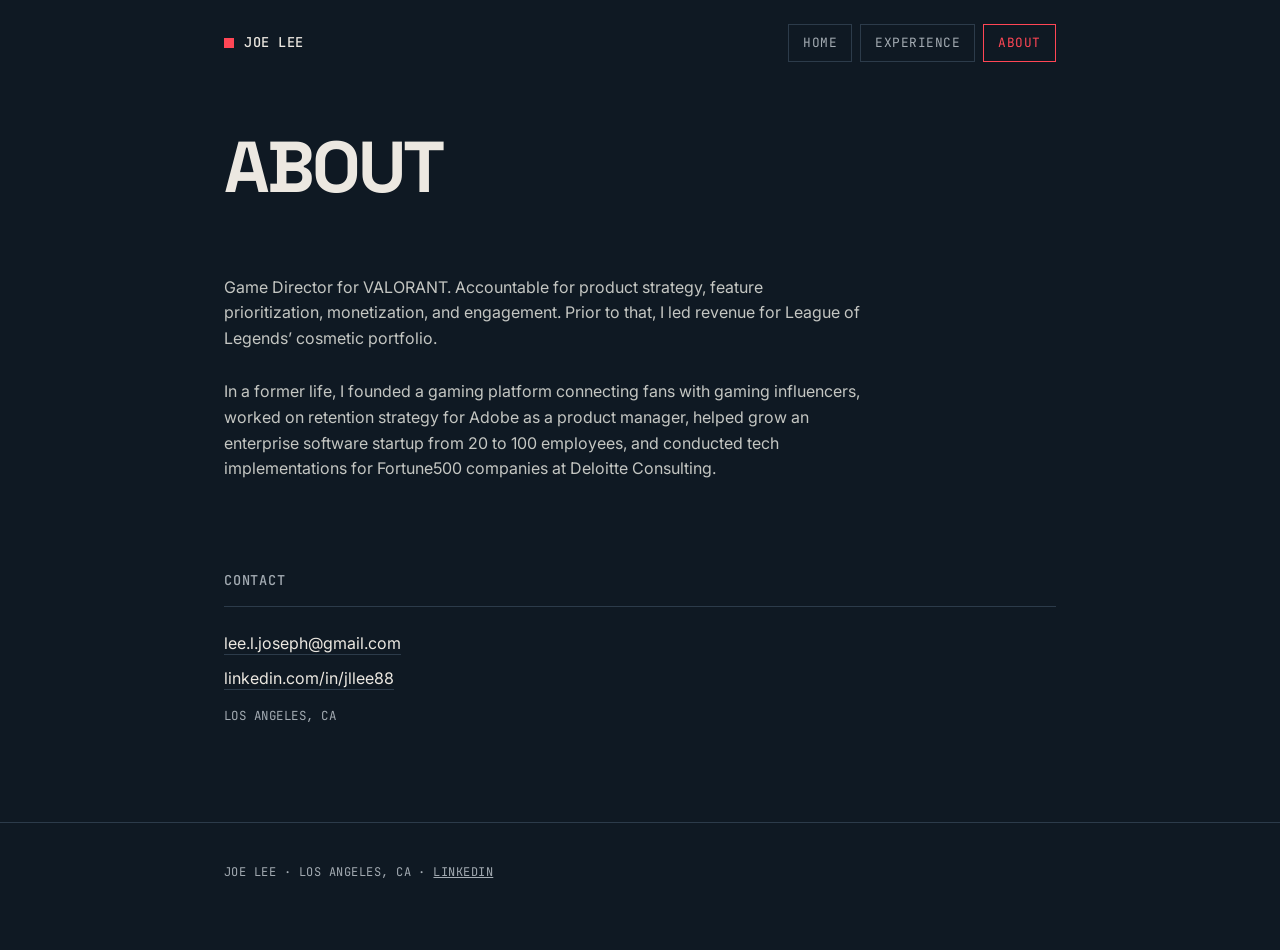
==== commit 828617ac: "Remove Target roles section from About page Co-Authored-By: Claude Opus 5.5 <noreply@anthropic.com> " ====
--- a/about.html
+++ b/about.html
@@ -40,17 +40,6 @@
 
   <section class="block">
     <div class="wrap">
-      <h2>Target roles</h2>
-      <div class="tags">
-        <span class="tag">Head of Product, Games</span>
-        <span class="tag">VP, Product Management</span>
-        <span class="tag">Game Economy &amp; Monetization Lead</span>
-      </div>
-    </div>
-  </section>
-
-  <section class="block">
-    <div class="wrap">
       <h2>Contact</h2>
       <ul class="contact-list">
         <li><a href="mailto:lee.l.joseph@gmail.com">lee.l.joseph@gmail.com</a></li>
